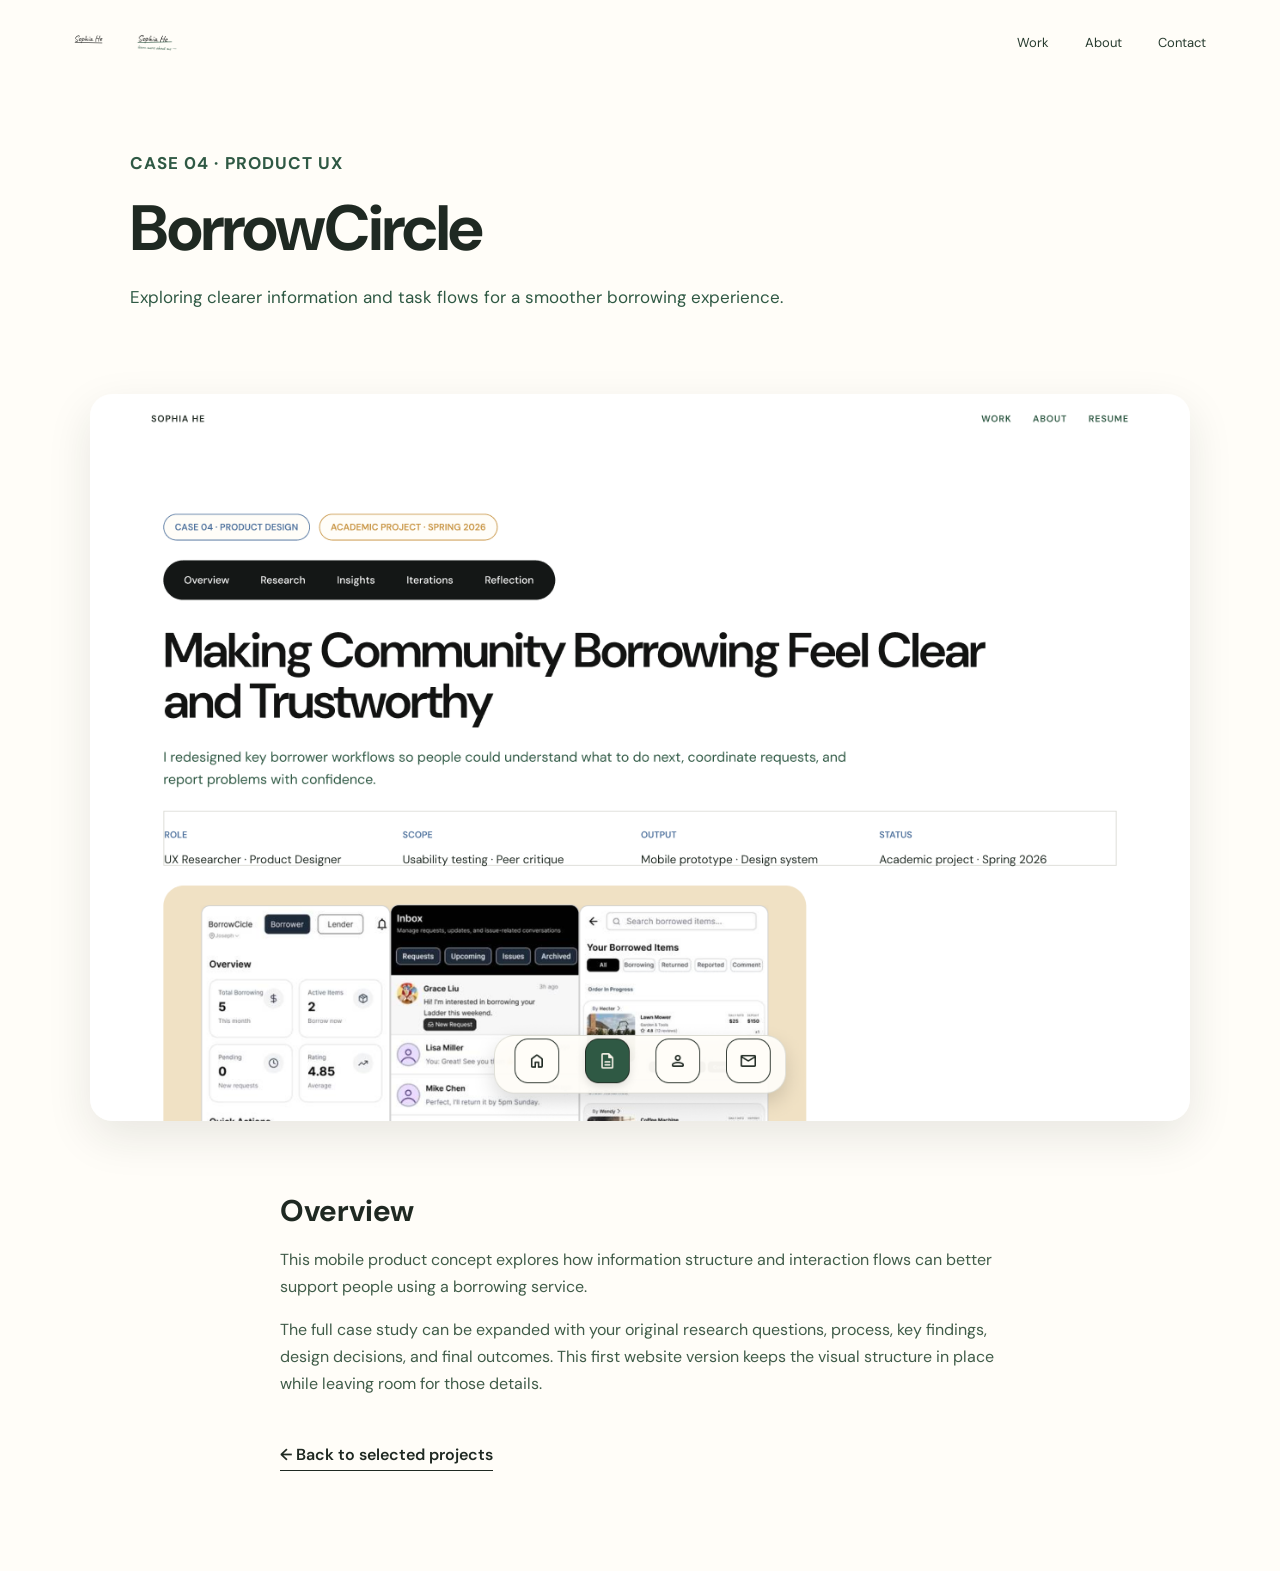
==== case-borrowcircle.html @ 3b031ef0 "Add files via upload" ====
<!doctype html><html lang="en"><head><meta charset="utf-8"><meta name="viewport" content="width=device-width,initial-scale=1"><title>BorrowCircle — Sophia He</title><link rel="preconnect" href="https://fonts.googleapis.com"><link href="https://fonts.googleapis.com/css2?family=Caveat:wght@400;500&family=DM+Sans:wght@400;500;600;700&display=swap" rel="stylesheet"><link rel="stylesheet" href="styles.css"><style>.case-hero{padding:150px 7% 65px;max-width:1200px;margin:auto}.case-hero .eyebrow{margin-bottom:18px}.case-hero h1{font-size:clamp(38px,5vw,64px);letter-spacing:-2px;line-height:1.05;max-width:850px;margin:0 0 22px}.case-hero p{font-size:17px;line-height:1.6;color:#2f5944;max-width:720px}.case-image{display:block;width:86%;max-width:1100px;margin:0 auto 70px;border-radius:22px;box-shadow:0 16px 45px #1f29221a}.case-body{max-width:900px;margin:0 auto;padding:0 7% 100px}.case-body h2{font-size:30px;margin:40px 0 12px}.case-body p{font-size:16px;line-height:1.7;color:#405c49}.case-back{display:inline-block;margin-top:30px;border-bottom:1px solid;padding-bottom:5px;font-weight:600}</style></head><body><header class="topbar"><a class="signature" href="index.html"><img src="assets/sophia-signature.png" alt="Sophia He"></a><nav class="top-links"><a href="index.html#work">Work</a><a href="index.html#about">About</a><a href="index.html#contact">Contact</a></nav></header><main><section class="case-hero"><p class="eyebrow">CASE 04 · PRODUCT UX</p><h1>BorrowCircle</h1><p>Exploring clearer information and task flows for a smoother borrowing experience.</p></section><img class="case-image" src="assets/borrowcircle-prototype.png" alt="BorrowCircle prototype overview"><section class="case-body"><h2>Overview</h2><p>This mobile product concept explores how information structure and interaction flows can better support people using a borrowing service.</p><p>The full case study can be expanded with your original research questions, process, key findings, design decisions, and final outcomes. This first website version keeps the visual structure in place while leaving room for those details.</p><a class="case-back" href="index.html#work">← Back to selected projects</a></section></main></body></html>
---- styles.css ----
*{box-sizing:border-box}html{scroll-behavior:smooth}body{margin:0;background:#fffdf8;color:#1f2922;font-family:"DM Sans",Arial,sans-serif}a{color:inherit;text-decoration:none}.topbar{height:84px;padding:0 5.8%;display:flex;align-items:center;justify-content:space-between;position:absolute;top:0;left:0;width:100%;z-index:10}.signature img{width:116px;height:auto;display:block}.top-links{display:flex;gap:36px;font-size:13px;color:#273b2f}.top-links a{transition:opacity .2s}.top-links a:hover{opacity:.55}.menu-toggle{display:none;border:1px solid #1f2922;background:transparent;border-radius:10px;padding:8px 12px;font-size:18px}.hero{min-height:832px;height:min(832px,100vh);position:relative;display:flex;flex-direction:column;align-items:center;justify-content:flex-start;text-align:center;padding:220px 24px 120px;overflow:hidden}.eyebrow{font-size:10px;font-weight:700;letter-spacing:1.1px;color:#2f5944;margin:0 0 24px}.hero h1{font-size:clamp(34px,4.4vw,54px);line-height:1.08;letter-spacing:-2.4px;max-width:1000px;margin:0;font-weight:600}.hero-subtitle{font-size:17px;line-height:1.6;color:#2f5944;margin:28px 0 0}.hero-icons{width:175px;height:45px;margin-top:26px;overflow:hidden;display:flex;align-items:center;justify-content:center}.hero-icons img{width:230px;max-width:none}.family-art{position:absolute;width:min(390px,31vw);height:auto;right:4.5%;bottom:75px;object-fit:contain}.scribble{position:absolute;text-align:left;font-family:Caveat,cursive}.scribble span{display:block;color:#4c709c;font-size:15px;margin-bottom:6px}.scribble strong{font-weight:400;font-size:22px;line-height:1.1;color:#1f2922}.scribble-left{left:7%;bottom:155px}.scribble-right{right:8%;top:145px}.scribble-right span{color:#2f5944}.hero-doodles{position:absolute;left:45%;bottom:195px;width:220px;height:120px;overflow:hidden;opacity:.95}.hero-doodles img{width:100%;height:100%;object-fit:contain}.hero-dock{position:absolute;bottom:34px;left:50%;transform:translateX(-50%);display:flex;gap:12px;padding:8px 14px;background:rgba(255,253,248,.92);border:1px solid #dedbd2;border-radius:24px;box-shadow:0 12px 28px #1f29221a;z-index:5}.dock-item{width:52px;height:52px;border:1px solid #1f2922;border-radius:16px;display:flex;align-items:center;justify-content:center;position:relative;font-size:22px;background:#fffdf8;transition:background .2s,color .2s,transform .2s}.dock-item small{position:absolute;top:-22px;font:14px Caveat,cursive;opacity:0;transition:opacity .2s}.dock-item:hover small{opacity:1}.dock-item.active,.dock-item:hover{background:#1f4a36;color:#fffdf8;transform:translateY(-2px)}.section{padding:110px max(6.7%,calc((100vw - 1110px)/2))}.section-heading{display:flex;align-items:flex-end;justify-content:space-between;margin-bottom:46px}.section-heading .eyebrow{margin-bottom:15px}.section h2,.contact-section h2{font-size:clamp(30px,3vw,42px);line-height:1.14;letter-spacing:-1.4px;font-weight:600;margin:0}.section-note{font-size:13px;line-height:1.5;color:#647166;text-align:right;margin:0 0 5px}.project-grid{display:grid;grid-template-columns:repeat(2,minmax(0,1fr));gap:56px 34px}.project-card{display:block;min-width:0}.project-visual{height:285px;border-radius:24px;overflow:hidden;display:flex;align-items:center;justify-content:center;margin-bottom:22px}.project-visual img{width:100%;height:100%;object-fit:cover;transition:transform .5s}.project-card:hover .project-visual img{transform:scale(1.035)}.project-visual.sage{background:#dde5da}.project-visual.borrow-visual img{object-fit:cover;object-position:top center}.project-label{font-size:10px;font-weight:700;letter-spacing:.7px;margin:0 0 13px}.blue{color:#4c709c}.gold{color:#c7923e}.green{color:#2f5944}.purple{color:#8d79aa}.project-card h3{font-size:29px;line-height:1.15;letter-spacing:-.8px;margin:0 0 13px;font-weight:600}.project-description{font-size:15px;line-height:1.5;color:#2f5944;margin:0 0 14px;max-width:520px}.project-meta{font-size:11px;color:#596258;font-weight:600;margin:0}.project-meta span{font-size:15px;margin-left:4px}.experience-section{background:#f7f5ed}.experience-grid{display:grid;grid-template-columns:repeat(3,1fr);gap:20px}.experience-card{border:1px solid #dedbd2;border-radius:18px;padding:24px;min-height:192px;background:#fffdf8}.experience-top{display:flex;justify-content:space-between;align-items:center;margin-bottom:32px}.experience-top span{display:grid;place-items:center;width:30px;height:28px;border-radius:9px;background:#e7e9df;color:#2f5944;font-size:12px}.experience-top small{font-size:9px;letter-spacing:.8px;color:#7a8078}.org{font-size:10px;letter-spacing:.7px;color:#2f5944;font-weight:700;margin:0 0 13px}.experience-card h3{font-size:18px;line-height:1.25;margin:0;font-weight:600}.experience-card i{display:block;width:58px;height:2px;background:#c7923e;margin-top:24px}.toolkit-intro{font-size:14px;line-height:1.55;color:#2f5944;max-width:560px;margin:16px 0 0}.toolkit-grid{display:grid;grid-template-columns:repeat(4,1fr);gap:14px}.toolkit-grid article{border:1px solid #e2dfd5;border-radius:15px;padding:20px 18px;min-height:164px;background:#fffdf8}.toolkit-grid small{font-size:9px;letter-spacing:.7px;color:#6e796e}.toolkit-grid h3{font-size:17px;margin:30px 0 8px}.toolkit-grid p{font-size:12px;line-height:1.5;color:#637166;margin:0}.about-section{background:#e8ede4;display:grid;grid-template-columns:1.05fr .95fr;gap:70px;align-items:center}.about-copy h2{font-size:clamp(30px,3.2vw,44px);line-height:1.16;margin:0 0 24px}.about-copy>p:not(.eyebrow){font-size:15px;line-height:1.65;color:#385a45;max-width:550px}.text-link{display:inline-block;margin-top:14px;padding-bottom:5px;border-bottom:1px solid #1f4a36;font-size:13px;font-weight:700}.about-image{position:relative}.about-image img{width:100%;max-height:420px;object-fit:cover;border-radius:18px}.hand-note{font:20px Caveat,cursive;position:absolute;right:0;bottom:-24px;color:#2f5944;transform:rotate(-4deg)}.contact-section{padding:110px 7% 30px;text-align:center;background:#f4f1e8}.contact-section h2{font-size:clamp(36px,4.2vw,56px)}.contact-section>p:not(.eyebrow){color:#2f5944;margin:22px 0}.contact-button{display:inline-flex;gap:28px;align-items:center;padding:14px 22px;background:#1f4a36;color:#fffdf8;border-radius:30px;font-size:13px;margin:12px 0 100px}.contact-section footer{border-top:1px solid #d7d5cb;padding:24px 0 0;display:flex;justify-content:space-between;gap:18px;color:#687166;font-size:11px}.contact-section footer span:first-child{font-weight:700;color:#1f2922}
@media(max-width:800px){.topbar{height:70px;padding:0 24px}.signature img{width:100px}.top-links{gap:18px;font-size:12px}.hero{height:auto;min-height:780px;padding:190px 24px 140px}.hero h1{font-size:38px;letter-spacing:-1.8px}.hero-subtitle{font-size:15px}.desktop-only{display:none}.family-art{width:290px;right:50%;transform:translateX(50%);bottom:90px}.scribble-left{left:7%;bottom:310px}.scribble-right{right:6%;top:105px}.scribble strong{font-size:17px}.hero-doodles{left:5%;bottom:130px;width:150px;height:90px}.hero-dock{bottom:22px}.section{padding:76px 24px}.section-heading{gap:20px}.section-note{font-size:11px}.project-grid{gap:40px 18px}.project-visual{height:220px}.project-card h3{font-size:23px}.project-description{font-size:13px}.experience-grid{gap:12px}.experience-card{padding:17px;min-height:180px}.experience-card h3{font-size:15px}.toolkit-grid{grid-template-columns:repeat(2,1fr)}.about-section{grid-template-columns:1fr;gap:35px}.about-image{max-width:550px}.contact-section{padding:80px 24px 24px}.contact-section footer{flex-wrap:wrap}.contact-button{margin-bottom:70px}}
@media(max-width:540px){.top-links{display:none}.menu-toggle{display:block}.top-links.open{display:flex;position:absolute;top:62px;right:20px;background:#fffdf8;border:1px solid #dedbd2;border-radius:14px;padding:16px;box-shadow:0 8px 20px #1f29221a;flex-direction:column;gap:14px}.hero{min-height:790px;padding-top:175px}.hero h1{font-size:34px}.hero-subtitle{font-size:14px}.scribble-left{bottom:300px}.scribble-right{top:100px}.scribble-left strong,.scribble-right strong{font-size:15px}.hero-icons{margin-top:20px}.family-art{width:260px;bottom:100px}.hero-doodles{width:110px;left:0;bottom:145px}.section-heading{display:block}.section-note{text-align:left;margin-top:16px}.project-grid{grid-template-columns:1fr;gap:44px}.project-visual{height:260px}.project-card h3{font-size:27px}.experience-grid{grid-template-columns:1fr}.experience-card{min-height:150px}.experience-top{margin-bottom:20px}.toolkit-grid{grid-template-columns:1fr 1fr;gap:10px}.toolkit-grid article{padding:16px 13px;min-height:180px}.toolkit-grid h3{font-size:15px;margin-top:22px}.toolkit-grid p{font-size:11px}.about-copy h2{font-size:34px}.contact-section footer{justify-content:center;text-align:center}.contact-section footer>*{width:100%}}
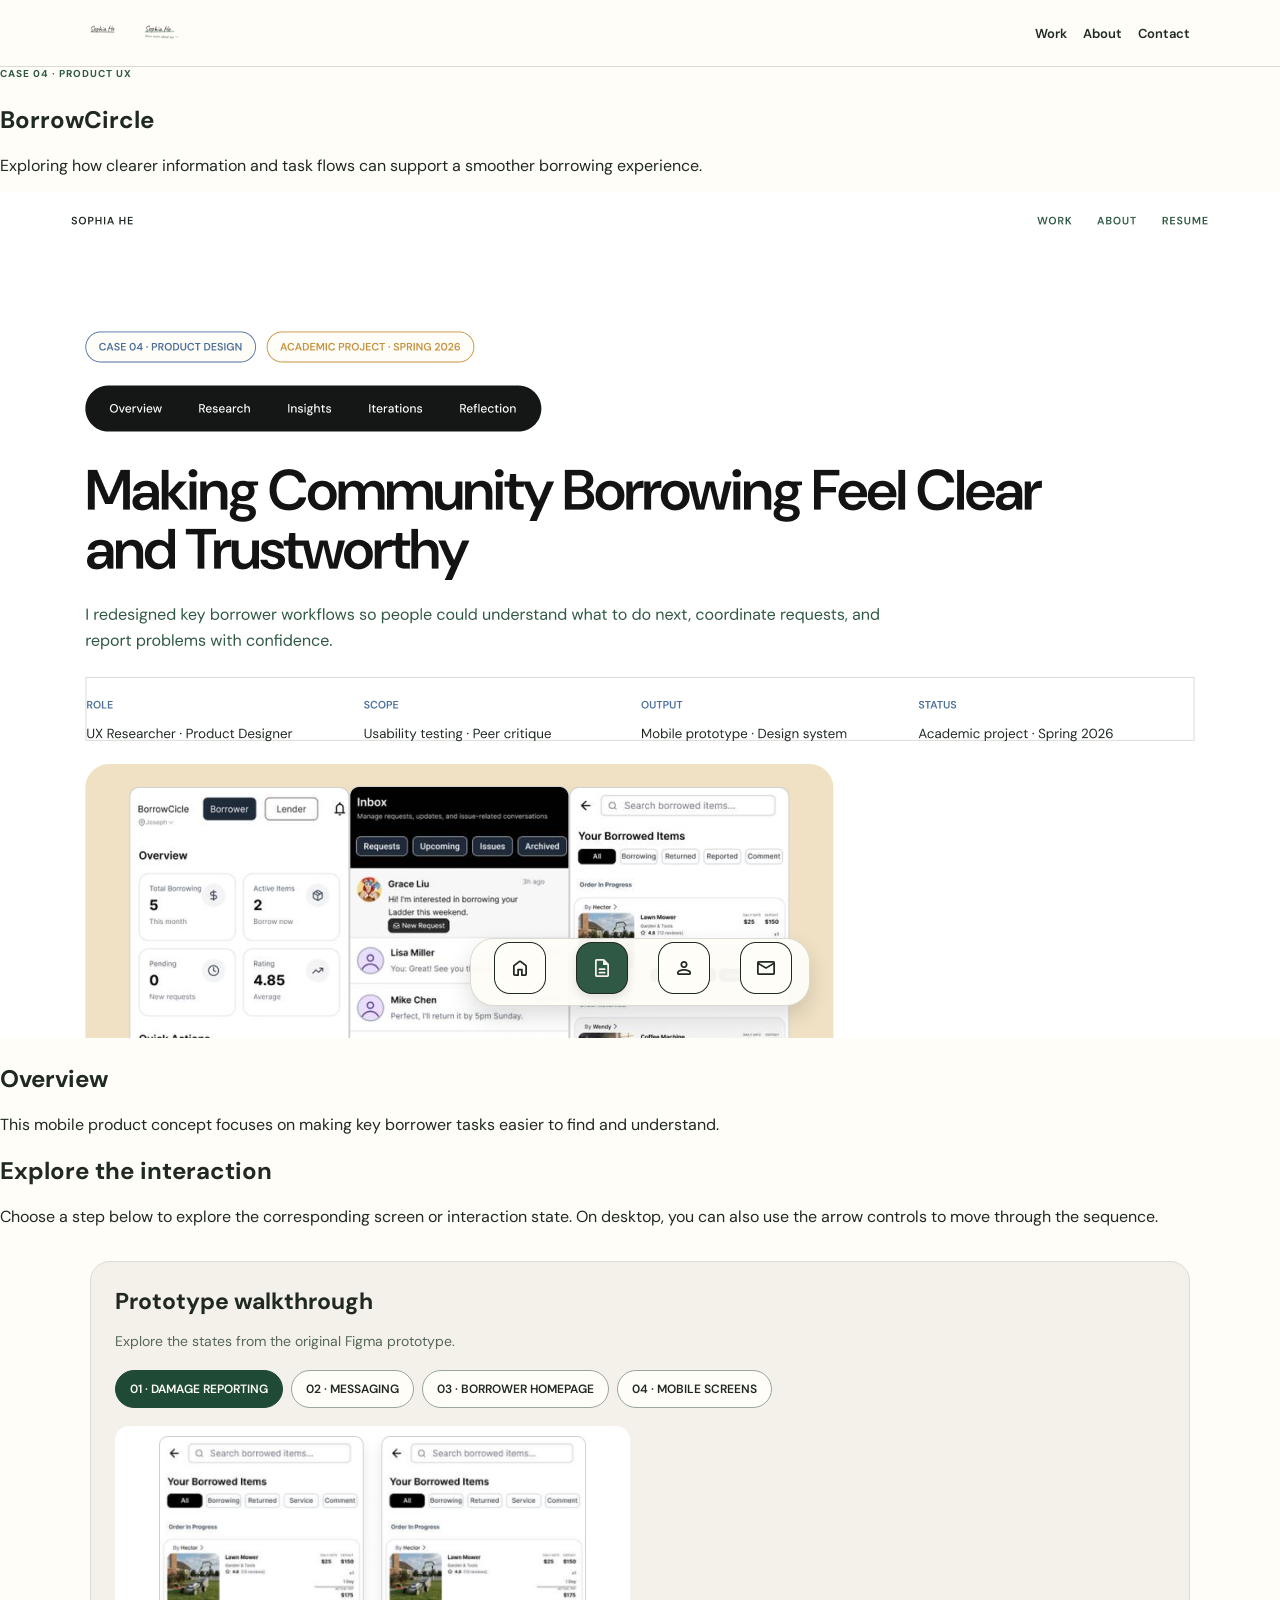
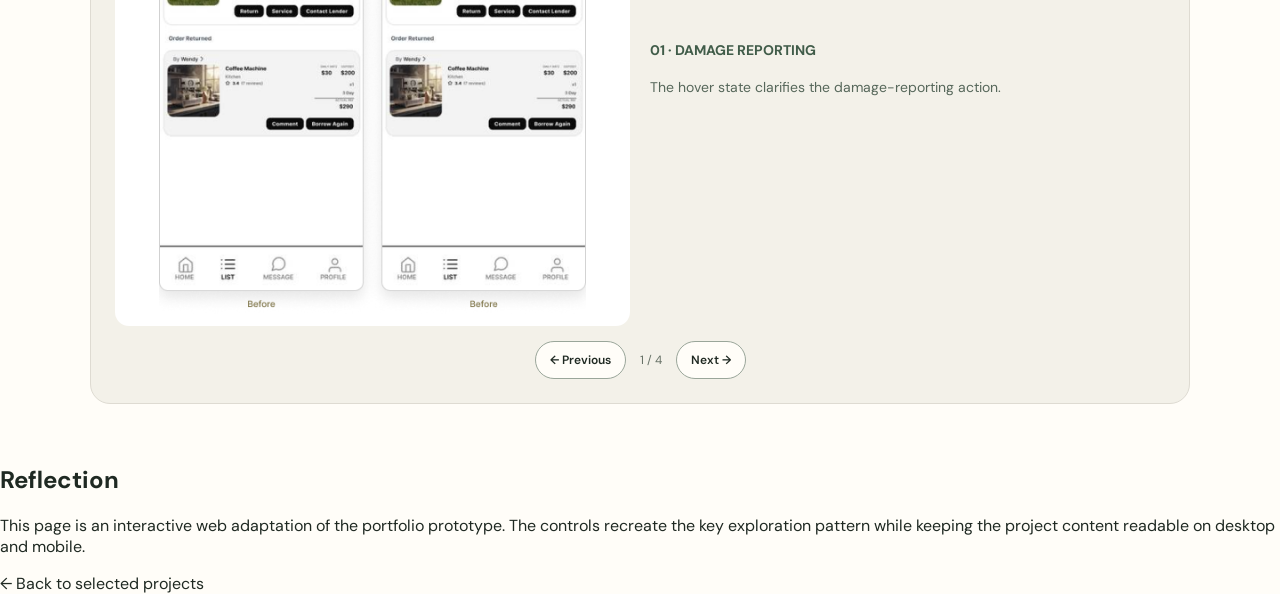
==== commit 1354a795: "Add files via upload" ====
--- a/case-borrowcircle.html
+++ b/case-borrowcircle.html
@@ -1 +1,18 @@
-<!doctype html><html lang="en"><head><meta charset="utf-8"><meta name="viewport" content="width=device-width,initial-scale=1"><title>BorrowCircle — Sophia He</title><link rel="preconnect" href="https://fonts.googleapis.com"><link href="https://fonts.googleapis.com/css2?family=Caveat:wght@400;500&family=DM+Sans:wght@400;500;600;700&display=swap" rel="stylesheet"><link rel="stylesheet" href="styles.css"><style>.case-hero{padding:150px 7% 65px;max-width:1200px;margin:auto}.case-hero .eyebrow{margin-bottom:18px}.case-hero h1{font-size:clamp(38px,5vw,64px);letter-spacing:-2px;line-height:1.05;max-width:850px;margin:0 0 22px}.case-hero p{font-size:17px;line-height:1.6;color:#2f5944;max-width:720px}.case-image{display:block;width:86%;max-width:1100px;margin:0 auto 70px;border-radius:22px;box-shadow:0 16px 45px #1f29221a}.case-body{max-width:900px;margin:0 auto;padding:0 7% 100px}.case-body h2{font-size:30px;margin:40px 0 12px}.case-body p{font-size:16px;line-height:1.7;color:#405c49}.case-back{display:inline-block;margin-top:30px;border-bottom:1px solid;padding-bottom:5px;font-weight:600}</style></head><body><header class="topbar"><a class="signature" href="index.html"><img src="assets/sophia-signature.png" alt="Sophia He"></a><nav class="top-links"><a href="index.html#work">Work</a><a href="index.html#about">About</a><a href="index.html#contact">Contact</a></nav></header><main><section class="case-hero"><p class="eyebrow">CASE 04 · PRODUCT UX</p><h1>BorrowCircle</h1><p>Exploring clearer information and task flows for a smoother borrowing experience.</p></section><img class="case-image" src="assets/borrowcircle-prototype.png" alt="BorrowCircle prototype overview"><section class="case-body"><h2>Overview</h2><p>This mobile product concept explores how information structure and interaction flows can better support people using a borrowing service.</p><p>The full case study can be expanded with your original research questions, process, key findings, design decisions, and final outcomes. This first website version keeps the visual structure in place while leaving room for those details.</p><a class="case-back" href="index.html#work">← Back to selected projects</a></section></main></body></html>+<!doctype html><html lang="en"><head><meta charset="utf-8"><meta name="viewport" content="width=device-width,initial-scale=1"><title>BorrowCircle — Sophia He</title><link rel="preconnect" href="https://fonts.googleapis.com"><link href="https://fonts.googleapis.com/css2?family=Caveat:wght@400;500&family=DM+Sans:wght@400;500;600;700&display=swap" rel="stylesheet"><link rel="stylesheet" href="styles.css"></head><body>
+<header class="case-nav"><a href="index.html"><img src="assets/sophia-signature.png" alt="Sophia He"></a><nav><a href="index.html#work">Work</a>　<a href="about.html">About</a>　<a href="index.html#contact">Contact</a></nav></header>
+<main><section class="case-hero"><p class="eyebrow">CASE 04 · PRODUCT UX</p><h1>BorrowCircle</h1><p>Exploring how clearer information and task flows can support a smoother borrowing experience.</p></section>
+<img class="case-image" src="assets/borrowcircle-prototype.png" alt="BorrowCircle prototype overview">
+<section class="case-body"><h2>Overview</h2><p>This mobile product concept focuses on making key borrower tasks easier to find and understand.</p><h2>Explore the interaction</h2><p>Choose a step below to explore the corresponding screen or interaction state. On desktop, you can also use the arrow controls to move through the sequence.</p></section>
+<section class="interaction-panel" aria-label="Interactive prototype walkthrough"><h2>Prototype walkthrough</h2><p>Explore the states from the original Figma prototype.</p><div class="interaction-tabs" role="tablist"><button type="button" role="tab" aria-selected="true" data-index="0">01 · DAMAGE REPORTING</button><button type="button" role="tab" aria-selected="false" data-index="1">02 · MESSAGING</button><button type="button" role="tab" aria-selected="false" data-index="2">03 · BORROWER HOMEPAGE</button><button type="button" role="tab" aria-selected="false" data-index="3">04 · MOBILE SCREENS</button></div><div class="interaction-stage"><img id="stage-image" src="assets/borrowcircle-damage.png" alt="01 · DAMAGE REPORTING"><div class="stage-copy"><strong id="stage-title">01 · DAMAGE REPORTING</strong><p id="stage-description">The hover state clarifies the damage-reporting action.</p></div></div><div class="carousel-controls"><button type="button" id="prev-step" aria-label="Previous step">← Previous</button><span id="step-count">1 / 4</span><button type="button" id="next-step" aria-label="Next step">Next →</button></div></section>
+<section class="case-body"><h2>Reflection</h2><p>This page is an interactive web adaptation of the portfolio prototype. The controls recreate the key exploration pattern while keeping the project content readable on desktop and mobile.</p><a class="case-back" href="index.html#work">← Back to selected projects</a></section></main>
+<script>
+const steps=[('01 · DAMAGE REPORTING', 'borrowcircle-damage.png', 'The hover state clarifies the damage-reporting action.'), ('02 · MESSAGING', 'borrowcircle-messaging.png', 'The messaging interaction turns a generic chat area into a more useful inbox.'), ('03 · BORROWER HOMEPAGE', 'borrowcircle-homepage.png', 'The homepage prioritizes the overview and next steps.'), ('04 · MOBILE SCREENS', 'borrowcircle-phones.png', 'Explore the multi-screen mobile flow.')];
+let current=0;
+const tabs=[...document.querySelectorAll('[role="tab"]')];
+const image=document.getElementById('stage-image'),title=document.getElementById('stage-title'),description=document.getElementById('stage-description'),count=document.getElementById('step-count');
+function show(i){current=(i+steps.length)%steps.length;const s=steps[current];image.style.opacity=0;setTimeout(()=>{image.src='assets/'+s[1];image.alt=s[0];image.style.opacity=1;},120);title.textContent=s[0];description.textContent=s[2];count.textContent=(current+1)+' / '+steps.length;tabs.forEach((t,j)=>t.setAttribute('aria-selected',String(j===current)));}
+tabs.forEach((t,i)=>t.addEventListener('click',()=>show(i)));
+document.getElementById('prev-step').addEventListener('click',()=>show(current-1));
+document.getElementById('next-step').addEventListener('click',()=>show(current+1));
+document.addEventListener('keydown',e=>{if(e.key==='ArrowLeft')show(current-1);if(e.key==='ArrowRight')show(current+1);});
+</script></body></html>
--- a/styles.css
+++ b/styles.css
@@ -1,3 +1,97 @@
 *{box-sizing:border-box}html{scroll-behavior:smooth}body{margin:0;background:#fffdf8;color:#1f2922;font-family:"DM Sans",Arial,sans-serif}a{color:inherit;text-decoration:none}.topbar{height:84px;padding:0 5.8%;display:flex;align-items:center;justify-content:space-between;position:absolute;top:0;left:0;width:100%;z-index:10}.signature img{width:116px;height:auto;display:block}.top-links{display:flex;gap:36px;font-size:13px;color:#273b2f}.top-links a{transition:opacity .2s}.top-links a:hover{opacity:.55}.menu-toggle{display:none;border:1px solid #1f2922;background:transparent;border-radius:10px;padding:8px 12px;font-size:18px}.hero{min-height:832px;height:min(832px,100vh);position:relative;display:flex;flex-direction:column;align-items:center;justify-content:flex-start;text-align:center;padding:220px 24px 120px;overflow:hidden}.eyebrow{font-size:10px;font-weight:700;letter-spacing:1.1px;color:#2f5944;margin:0 0 24px}.hero h1{font-size:clamp(34px,4.4vw,54px);line-height:1.08;letter-spacing:-2.4px;max-width:1000px;margin:0;font-weight:600}.hero-subtitle{font-size:17px;line-height:1.6;color:#2f5944;margin:28px 0 0}.hero-icons{width:175px;height:45px;margin-top:26px;overflow:hidden;display:flex;align-items:center;justify-content:center}.hero-icons img{width:230px;max-width:none}.family-art{position:absolute;width:min(390px,31vw);height:auto;right:4.5%;bottom:75px;object-fit:contain}.scribble{position:absolute;text-align:left;font-family:Caveat,cursive}.scribble span{display:block;color:#4c709c;font-size:15px;margin-bottom:6px}.scribble strong{font-weight:400;font-size:22px;line-height:1.1;color:#1f2922}.scribble-left{left:7%;bottom:155px}.scribble-right{right:8%;top:145px}.scribble-right span{color:#2f5944}.hero-doodles{position:absolute;left:45%;bottom:195px;width:220px;height:120px;overflow:hidden;opacity:.95}.hero-doodles img{width:100%;height:100%;object-fit:contain}.hero-dock{position:absolute;bottom:34px;left:50%;transform:translateX(-50%);display:flex;gap:12px;padding:8px 14px;background:rgba(255,253,248,.92);border:1px solid #dedbd2;border-radius:24px;box-shadow:0 12px 28px #1f29221a;z-index:5}.dock-item{width:52px;height:52px;border:1px solid #1f2922;border-radius:16px;display:flex;align-items:center;justify-content:center;position:relative;font-size:22px;background:#fffdf8;transition:background .2s,color .2s,transform .2s}.dock-item small{position:absolute;top:-22px;font:14px Caveat,cursive;opacity:0;transition:opacity .2s}.dock-item:hover small{opacity:1}.dock-item.active,.dock-item:hover{background:#1f4a36;color:#fffdf8;transform:translateY(-2px)}.section{padding:110px max(6.7%,calc((100vw - 1110px)/2))}.section-heading{display:flex;align-items:flex-end;justify-content:space-between;margin-bottom:46px}.section-heading .eyebrow{margin-bottom:15px}.section h2,.contact-section h2{font-size:clamp(30px,3vw,42px);line-height:1.14;letter-spacing:-1.4px;font-weight:600;margin:0}.section-note{font-size:13px;line-height:1.5;color:#647166;text-align:right;margin:0 0 5px}.project-grid{display:grid;grid-template-columns:repeat(2,minmax(0,1fr));gap:56px 34px}.project-card{display:block;min-width:0}.project-visual{height:285px;border-radius:24px;overflow:hidden;display:flex;align-items:center;justify-content:center;margin-bottom:22px}.project-visual img{width:100%;height:100%;object-fit:cover;transition:transform .5s}.project-card:hover .project-visual img{transform:scale(1.035)}.project-visual.sage{background:#dde5da}.project-visual.borrow-visual img{object-fit:cover;object-position:top center}.project-label{font-size:10px;font-weight:700;letter-spacing:.7px;margin:0 0 13px}.blue{color:#4c709c}.gold{color:#c7923e}.green{color:#2f5944}.purple{color:#8d79aa}.project-card h3{font-size:29px;line-height:1.15;letter-spacing:-.8px;margin:0 0 13px;font-weight:600}.project-description{font-size:15px;line-height:1.5;color:#2f5944;margin:0 0 14px;max-width:520px}.project-meta{font-size:11px;color:#596258;font-weight:600;margin:0}.project-meta span{font-size:15px;margin-left:4px}.experience-section{background:#f7f5ed}.experience-grid{display:grid;grid-template-columns:repeat(3,1fr);gap:20px}.experience-card{border:1px solid #dedbd2;border-radius:18px;padding:24px;min-height:192px;background:#fffdf8}.experience-top{display:flex;justify-content:space-between;align-items:center;margin-bottom:32px}.experience-top span{display:grid;place-items:center;width:30px;height:28px;border-radius:9px;background:#e7e9df;color:#2f5944;font-size:12px}.experience-top small{font-size:9px;letter-spacing:.8px;color:#7a8078}.org{font-size:10px;letter-spacing:.7px;color:#2f5944;font-weight:700;margin:0 0 13px}.experience-card h3{font-size:18px;line-height:1.25;margin:0;font-weight:600}.experience-card i{display:block;width:58px;height:2px;background:#c7923e;margin-top:24px}.toolkit-intro{font-size:14px;line-height:1.55;color:#2f5944;max-width:560px;margin:16px 0 0}.toolkit-grid{display:grid;grid-template-columns:repeat(4,1fr);gap:14px}.toolkit-grid article{border:1px solid #e2dfd5;border-radius:15px;padding:20px 18px;min-height:164px;background:#fffdf8}.toolkit-grid small{font-size:9px;letter-spacing:.7px;color:#6e796e}.toolkit-grid h3{font-size:17px;margin:30px 0 8px}.toolkit-grid p{font-size:12px;line-height:1.5;color:#637166;margin:0}.about-section{background:#e8ede4;display:grid;grid-template-columns:1.05fr .95fr;gap:70px;align-items:center}.about-copy h2{font-size:clamp(30px,3.2vw,44px);line-height:1.16;margin:0 0 24px}.about-copy>p:not(.eyebrow){font-size:15px;line-height:1.65;color:#385a45;max-width:550px}.text-link{display:inline-block;margin-top:14px;padding-bottom:5px;border-bottom:1px solid #1f4a36;font-size:13px;font-weight:700}.about-image{position:relative}.about-image img{width:100%;max-height:420px;object-fit:cover;border-radius:18px}.hand-note{font:20px Caveat,cursive;position:absolute;right:0;bottom:-24px;color:#2f5944;transform:rotate(-4deg)}.contact-section{padding:110px 7% 30px;text-align:center;background:#f4f1e8}.contact-section h2{font-size:clamp(36px,4.2vw,56px)}.contact-section>p:not(.eyebrow){color:#2f5944;margin:22px 0}.contact-button{display:inline-flex;gap:28px;align-items:center;padding:14px 22px;background:#1f4a36;color:#fffdf8;border-radius:30px;font-size:13px;margin:12px 0 100px}.contact-section footer{border-top:1px solid #d7d5cb;padding:24px 0 0;display:flex;justify-content:space-between;gap:18px;color:#687166;font-size:11px}.contact-section footer span:first-child{font-weight:700;color:#1f2922}
 @media(max-width:800px){.topbar{height:70px;padding:0 24px}.signature img{width:100px}.top-links{gap:18px;font-size:12px}.hero{height:auto;min-height:780px;padding:190px 24px 140px}.hero h1{font-size:38px;letter-spacing:-1.8px}.hero-subtitle{font-size:15px}.desktop-only{display:none}.family-art{width:290px;right:50%;transform:translateX(50%);bottom:90px}.scribble-left{left:7%;bottom:310px}.scribble-right{right:6%;top:105px}.scribble strong{font-size:17px}.hero-doodles{left:5%;bottom:130px;width:150px;height:90px}.hero-dock{bottom:22px}.section{padding:76px 24px}.section-heading{gap:20px}.section-note{font-size:11px}.project-grid{gap:40px 18px}.project-visual{height:220px}.project-card h3{font-size:23px}.project-description{font-size:13px}.experience-grid{gap:12px}.experience-card{padding:17px;min-height:180px}.experience-card h3{font-size:15px}.toolkit-grid{grid-template-columns:repeat(2,1fr)}.about-section{grid-template-columns:1fr;gap:35px}.about-image{max-width:550px}.contact-section{padding:80px 24px 24px}.contact-section footer{flex-wrap:wrap}.contact-button{margin-bottom:70px}}
 @media(max-width:540px){.top-links{display:none}.menu-toggle{display:block}.top-links.open{display:flex;position:absolute;top:62px;right:20px;background:#fffdf8;border:1px solid #dedbd2;border-radius:14px;padding:16px;box-shadow:0 8px 20px #1f29221a;flex-direction:column;gap:14px}.hero{min-height:790px;padding-top:175px}.hero h1{font-size:34px}.hero-subtitle{font-size:14px}.scribble-left{bottom:300px}.scribble-right{top:100px}.scribble-left strong,.scribble-right strong{font-size:15px}.hero-icons{margin-top:20px}.family-art{width:260px;bottom:100px}.hero-doodles{width:110px;left:0;bottom:145px}.section-heading{display:block}.section-note{text-align:left;margin-top:16px}.project-grid{grid-template-columns:1fr;gap:44px}.project-visual{height:260px}.project-card h3{font-size:27px}.experience-grid{grid-template-columns:1fr}.experience-card{min-height:150px}.experience-top{margin-bottom:20px}.toolkit-grid{grid-template-columns:1fr 1fr;gap:10px}.toolkit-grid article{padding:16px 13px;min-height:180px}.toolkit-grid h3{font-size:15px;margin-top:22px}.toolkit-grid p{font-size:11px}.about-copy h2{font-size:34px}.contact-section footer{justify-content:center;text-align:center}.contact-section footer>*{width:100%}}
+
+/* Figma prototype interaction pass */
+.hero-dock{position:fixed;z-index:30;transition:transform .3s ease,box-shadow .3s ease}
+.dock-item{cursor:pointer}
+.dock-item small{top:-25px;background:#fffdf8;border:1px solid #dedbd2;border-radius:12px;padding:3px 9px;white-space:nowrap;box-shadow:0 4px 12px #1f292215}
+.dock-item:hover small,.dock-item:focus-visible small{opacity:1}
+.dock-item:focus-visible,.project-card:focus-visible,.text-link:focus-visible{outline:2px solid #4c709c;outline-offset:4px}
+.interactive-note em{display:block;font-size:16px;font-style:normal;color:#4c709c;opacity:0;transform:translateY(5px);transition:.25s}
+.interactive-note:hover em{opacity:1;transform:translateY(0)}
+.family-art-wrap{position:absolute;right:4.5%;bottom:75px;width:min(390px,31vw)}
+.family-art-wrap .family-art{position:relative;right:auto;bottom:auto;width:100%;display:block;transition:transform .35s}
+.family-art-wrap:hover .family-art{transform:rotate(2deg) scale(1.025)}
+.family-annotation{position:absolute;left:5%;top:4%;display:flex;flex-direction:column;gap:4px;text-align:left;font-family:Caveat,cursive;color:#1f4a36;opacity:0;transform:translateY(8px);transition:.3s;pointer-events:none}
+.family-annotation span{font-size:22px}.family-annotation small{font-size:15px}.family-annotation b{font-size:17px;font-weight:400;margin-top:8px}
+.family-art-wrap:hover .family-annotation{opacity:1;transform:translateY(0)}
+.project-visual{position:relative}
+.project-visual .project-main-image{transition:transform .45s cubic-bezier(.2,.7,.2,1),filter .3s}
+.hover-hint{position:absolute;right:16px;bottom:15px;padding:9px 14px;background:#fffdf8ed;border:1px solid #1f2922;border-radius:22px;font-size:11px;font-weight:700;opacity:0;transform:translateY(8px);transition:.25s}
+.project-card:hover .hover-hint,.project-card:focus-visible .hover-hint{opacity:1;transform:translateY(0)}
+.project-card:hover .project-main-image{transform:scale(1.045)}
+.project-card{transition:transform .25s}.project-card:hover{transform:translateY(-4px)}
+.project-card .project-meta span{display:inline-block;transition:transform .2s}.project-card:hover .project-meta span{transform:translate(3px,-3px)}
+.hero-cta-icon,.dock-item,.top-links a{cursor:pointer}
+.reveal-on-scroll{opacity:0;transform:translateY(18px);transition:opacity .65s ease,transform .65s ease}
+.reveal-on-scroll.is-visible{opacity:1;transform:none}
+.case-hero .eyebrow{letter-spacing:1px}
+.interaction-panel{background:#f3f1e9;border:1px solid #dedbd2;border-radius:20px;padding:24px;margin:34px auto 60px;max-width:1100px}
+.interaction-panel h2{font-size:23px;margin:0 0 8px}
+.interaction-panel p{color:#56675a;line-height:1.6;font-size:14px}
+.interaction-tabs{display:flex;flex-wrap:wrap;gap:8px;margin:18px 0}
+.interaction-tabs button,.carousel-controls button{border:1px solid #9aa69a;background:#fffdf8;color:#1f2922;padding:10px 14px;border-radius:22px;font:600 12px "DM Sans",sans-serif;cursor:pointer;transition:.2s}
+.interaction-tabs button[aria-selected=true],.carousel-controls button:hover{background:#1f4a36;color:#fffdf8;border-color:#1f4a36}
+.interaction-stage{display:grid;grid-template-columns:minmax(0,1fr) minmax(0,1fr);gap:20px;align-items:center}
+.interaction-stage img{width:100%;max-height:500px;object-fit:contain;background:#fff;border-radius:14px;padding:10px;transition:opacity .2s}
+.interaction-stage .stage-copy{font-size:14px;line-height:1.65;color:#405c49}
+.carousel-controls{display:flex;align-items:center;justify-content:center;gap:14px;margin-top:15px}
+.carousel-controls span{font-size:12px;color:#667166}
+.case-nav{display:flex;justify-content:space-between;align-items:center;padding:22px 7%;border-bottom:1px solid #dedbd2}
+.case-nav img{width:100px}
+.case-nav a{font-size:13px;font-weight:600}
+@media(max-width:800px){.family-art-wrap{width:290px;right:50%;transform:translateX(50%);bottom:90px}.family-art-wrap .family-art{width:100%}.interaction-stage{grid-template-columns:1fr}.interaction-panel{padding:17px}.interaction-stage img{max-height:390px}}
+@media(max-width:540px){.family-art-wrap{width:260px;bottom:100px}.family-annotation{left:-8%;top:-5%}.family-annotation span{font-size:18px}.family-annotation small{font-size:13px}}
+@media(prefers-reduced-motion:reduce){*,*::before,*::after{scroll-behavior:auto!important;transition:none!important;animation:none!important}}
+
+/* Full About page — expanded from the Figma About prototype */
+.about-page{background:#fffdf8}
+.about-page .site-header{position:sticky;top:0;z-index:40;background:rgba(255,253,248,.94);backdrop-filter:blur(12px)}
+.about-page .top-links a.current{color:#1f4a36;text-decoration:underline;text-underline-offset:6px}
+.about-wrap{width:min(1110px,86.6%);margin-inline:auto}
+.about-hero{min-height:690px;display:grid;grid-template-columns:1.12fr .88fr;align-items:center;gap:50px;padding:90px 0 110px;position:relative}
+.about-hero-copy h1{font-size:clamp(42px,5.2vw,66px);line-height:1.08;letter-spacing:-2.8px;font-weight:600;max-width:680px;margin:0}
+.about-hero-copy h1 span{color:#315742;text-decoration:underline;text-decoration-color:#c89236;text-decoration-thickness:3px;text-underline-offset:8px}
+.about-lead{font-size:17px;line-height:1.7;color:#49634f;max-width:540px;margin:28px 0}
+.about-tags{display:flex;gap:10px;flex-wrap:wrap}.about-tags span{border:1px solid #b8c2b4;border-radius:30px;padding:9px 14px;font-size:10px;letter-spacing:.8px;font-weight:700;color:#315742}
+.about-portrait{position:relative}.about-portrait img{width:100%;display:block;transition:transform .35s}.about-portrait:hover img{transform:translateY(-6px) rotate(1deg)}
+.portrait-note{font:22px Caveat,cursive;color:#315742;position:absolute;right:5px;bottom:0;transform:rotate(-4deg)}
+.scroll-cue{position:absolute;bottom:36px;left:0;font-size:10px;letter-spacing:1px;font-weight:700;color:#657568}.scroll-cue span{font-size:18px;margin-left:12px;color:#c89236}
+.about-story{display:grid;grid-template-columns:1fr 1fr;gap:72px;align-items:center;padding:105px 0;border-top:1px solid #e3e3d9}
+.about-story:nth-of-type(even){background:transparent}
+.story-copy h2,.perspective-copy h2{font-size:clamp(32px,3.8vw,48px);line-height:1.12;letter-spacing:-1.8px;margin:0 0 24px;font-weight:600}
+.story-copy>p:not(.eyebrow):not(.hand-note),.perspective-copy>p:not(.eyebrow){font-size:15px;line-height:1.8;color:#506653;max-width:530px}
+.hand-note{font:22px Caveat,cursive;color:#7298c5;margin-top:26px}
+.story-visual{position:relative;transition:transform .35s;cursor:default}
+.story-visual img{width:100%;display:block;transition:transform .5s,filter .4s}
+.story-visual:hover img{transform:scale(1.035) rotate(-1deg);filter:saturate(1.08)}
+.story-visual .visual-caption{display:block;text-align:right;font:19px Caveat,cursive;color:#7298c5;margin-top:8px;transition:transform .3s}
+.story-visual:hover .visual-caption{transform:translateX(-5px)}
+.photo-animals img{object-fit:contain}.photo-travel img{object-fit:contain}.photo-photography img{object-fit:contain}
+.path-section{background:#e8ede4;padding:110px 0 100px}
+.path-section h2{font-size:clamp(34px,4vw,48px);line-height:1.12;letter-spacing:-1.8px;margin:0;max-width:700px}
+.path-intro{color:#506653;line-height:1.7;max-width:630px;margin:20px 0 46px}
+.path-cards{display:grid;grid-template-columns:repeat(3,1fr);gap:18px}
+.path-card{background:#fffdf8;border:1px solid #d8ded5;border-radius:18px;padding:24px 22px;min-height:270px;position:relative;overflow:hidden;transition:transform .3s,box-shadow .3s;cursor:pointer}
+.path-card:hover,.path-card:focus-visible,.path-card.expanded{transform:translateY(-5px);box-shadow:0 16px 34px #1f292216;outline:none}
+.path-number{font:23px Caveat,cursive;color:#c89236;margin-bottom:12px}
+.path-card h3{font-size:20px;line-height:1.2;margin:0 0 12px;letter-spacing:-.4px}
+.path-card>p{font-size:13px;line-height:1.6;color:#506653;min-height:42px}
+.path-hint{font:17px Caveat,cursive;color:#7298c5;display:block;margin-top:16px}
+.field-note{display:grid;gap:8px;background:#e8ede4;padding:15px;border-radius:12px;margin-top:16px;max-height:0;opacity:0;overflow:hidden;transform:translateY(8px);transition:max-height .4s,opacity .3s,transform .3s}
+.field-note strong{font-size:11px;letter-spacing:.7px;color:#315742}.field-note span{font-size:12px;line-height:1.6;color:#415947}.field-note small{font:16px Caveat,cursive;color:#7298c5}
+.path-card:hover .field-note,.path-card:focus-visible .field-note,.path-card.expanded .field-note{max-height:190px;opacity:1;transform:none}
+.mini-collage{display:flex;gap:5px;flex-wrap:wrap;margin-top:18px}.mini-collage span{font-size:8px;letter-spacing:.5px;padding:6px 8px;border:1px solid #d6dcd2;border-radius:5px;background:#f7f5ed}
+.path-art{width:100%;display:block;margin:56px auto 0;mix-blend-mode:multiply}
+.perspective-section{display:grid;grid-template-columns:1fr .8fr;gap:90px;align-items:start;padding-top:115px;padding-bottom:115px}
+.exploring{border-left:1px solid #d8ded5;padding-left:30px}.exploring>div{padding:18px 0;border-bottom:1px solid #e1e2d9;display:grid;gap:6px}.exploring strong{font-size:12px;letter-spacing:1px}.exploring span{font-size:13px;color:#617064}
+.about-closing{background:#e8ede4;padding:100px 0 42px;text-align:center}
+.about-closing h2{font-size:clamp(40px,5vw,62px);line-height:1.05;letter-spacing:-2.4px;margin:0}
+.about-closing>div>p:not(.eyebrow):not(.closing-footnote){color:#506653;margin:24px 0 30px}
+.closing-links{display:flex;justify-content:center;gap:12px;flex-wrap:wrap}.closing-links a{padding:12px 18px;border:1px solid #315742;border-radius:24px;font-size:11px;font-weight:700;letter-spacing:.5px;transition:.2s}.closing-links a:hover{background:#315742;color:#fffdf8}
+.closing-footnote{font-size:11px;color:#718071;margin:75px 0 0}
+.about-dock{position:fixed;bottom:22px}
+.about-reveal{opacity:0;transform:translateY(24px);transition:opacity .7s,transform .7s}.about-reveal.is-visible{opacity:1;transform:none}
+@media(max-width:850px){.about-hero{grid-template-columns:1fr;gap:15px;padding-top:65px;text-align:center}.about-hero-copy h1,.about-lead{margin-inline:auto}.about-tags{justify-content:center}.about-portrait{max-width:520px;margin:0 auto}.about-story{grid-template-columns:1fr;gap:28px;padding:75px 0}.travel-story .story-copy{order:0}.travel-story .story-visual{order:1}.path-cards{grid-template-columns:1fr}.path-card{min-height:220px}.perspective-section{grid-template-columns:1fr;gap:40px}.exploring{border-left:0;border-top:1px solid #d8ded5;padding:25px 0 0}}
+@media(max-width:600px){.about-wrap{width:88%}.about-hero{min-height:auto;padding:55px 0 85px}.about-hero-copy h1{font-size:42px;letter-spacing:-1.8px}.about-lead{font-size:15px}.about-story{padding:60px 0}.story-copy h2,.perspective-copy h2{font-size:34px}.path-section{padding:70px 0}.path-section h2{font-size:35px}.path-art{margin-top:35px}.perspective-section{padding-top:75px;padding-bottom:75px}.about-closing{padding-top:75px}.about-closing h2{font-size:42px}.closing-footnote{margin-top:55px}}
